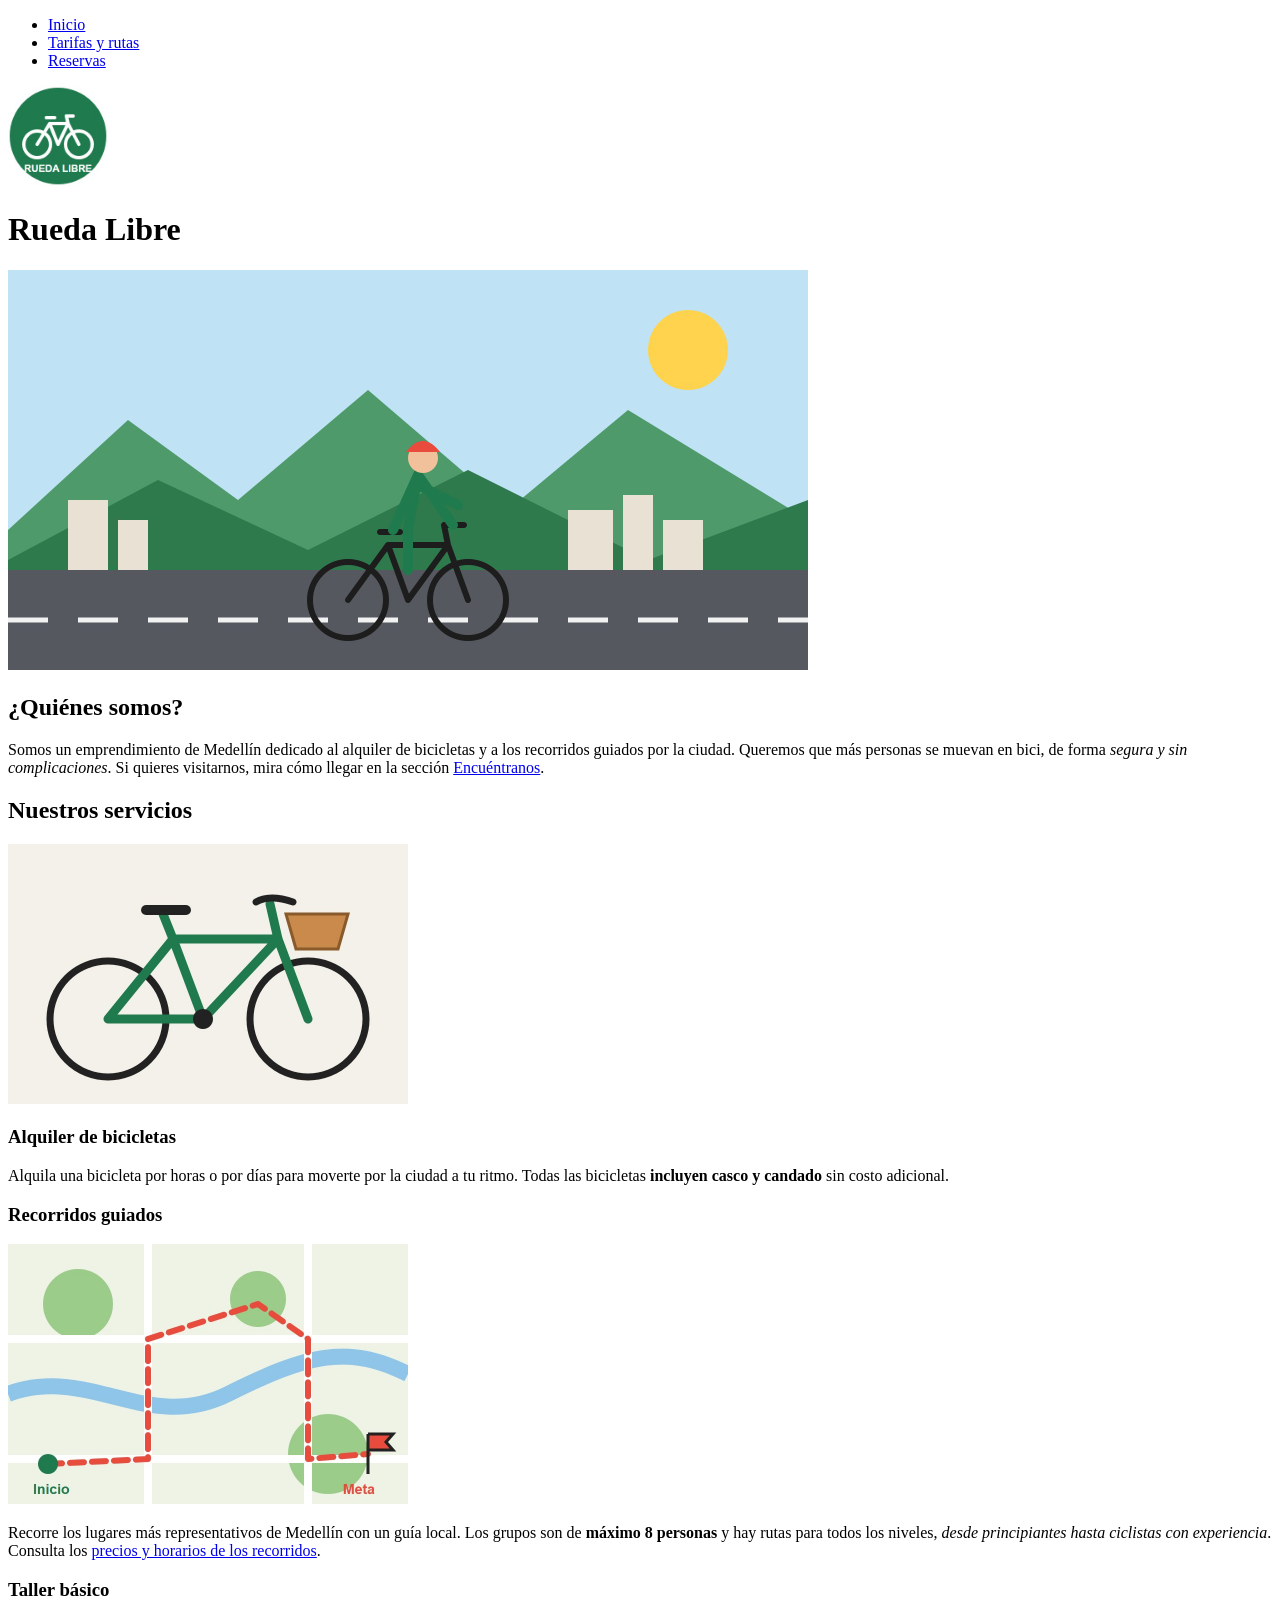
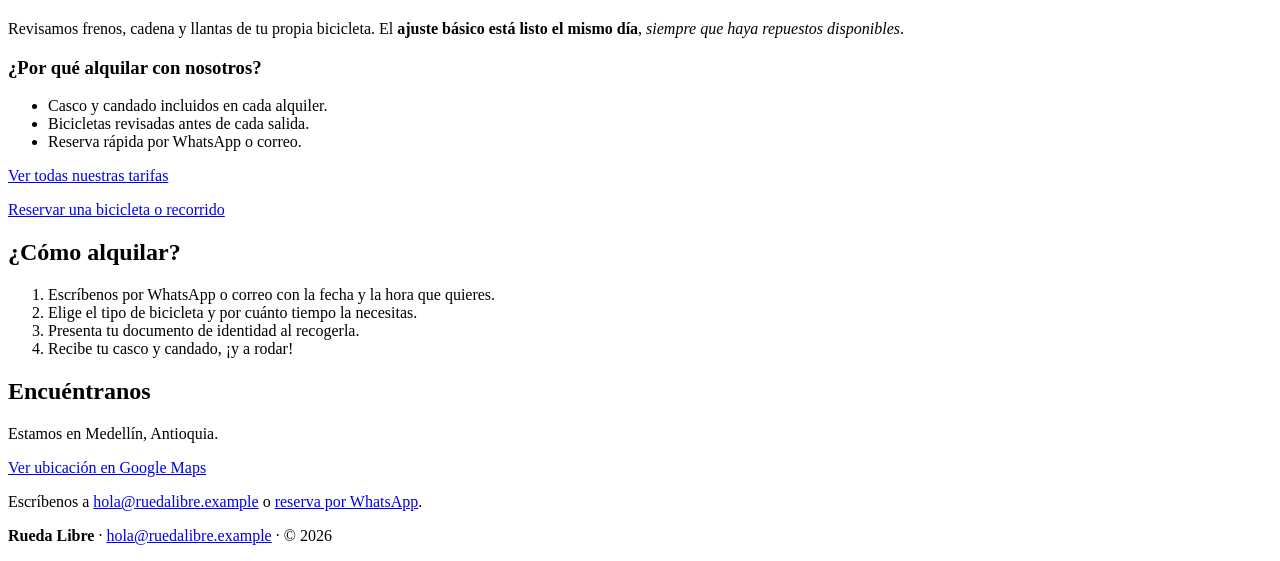
==== Actividad-dia1-Rueda-Libre/index.html @ fa061936 "repositorio para subir todas mis actividades para riwi" ====
<!DOCTYPE html>
<html lang="es">
<head>
  <meta charset="UTF-8">
  <meta name="viewport" content="width=device-width, initial-scale=1.0">
  <meta name="description" content="Rueda Libre: alquiler de bicicletas, recorridos guiados y taller básico en Medellín. Reserva fácil por WhatsApp.">
  <title>Rueda Libre | Alquiler de bicicletas en Medellín</title>
</head>
<body>
  <header>
    <nav aria-label="Navegación principal">
      <ul>
        <li><a href="index.html">Inicio</a></li>
        <li><a href="paginas/tarifas.html">Tarifas y rutas</a></li>
        <li><a href="paginas/reservas.html">Reservas</a></li>
      </ul>
    </nav>
    <img src="img/logo.jpg" alt="Logo de Rueda Libre: una bicicleta blanca dentro de un círculo verde" width="100">
    <h1>Rueda Libre</h1>
    <img src="img/portada.jpg" alt="Ciclista pedaleando por una calle de Medellín con las montañas de fondo" width="800">
  </header>

  <main>
    <section id="quienes-somos">
      <h2>¿Quiénes somos?</h2>
      <p>
        Somos un emprendimiento de Medellín dedicado al alquiler de bicicletas y a los recorridos guiados por la ciudad.
        Queremos que más personas se muevan en bici, de forma <em>segura y sin complicaciones</em>.
        Si quieres visitarnos, mira cómo llegar en la sección <a href="#encuentranos">Encuéntranos</a>.
      </p>
    </section>

    <section id="servicios">
      <h2>Nuestros servicios</h2>
      <img src="img/bicicleta.jpg" alt="Bicicleta urbana verde con canasta, lista para alquilar" width="400">

      <article>
        <h3>Alquiler de bicicletas</h3>
        <p>
          Alquila una bicicleta por horas o por días para moverte por la ciudad a tu ritmo.
          Todas las bicicletas <strong>incluyen casco y candado</strong> sin costo adicional.
        </p>
      </article>

      <article>
        <h3>Recorridos guiados</h3>
        <img src="img/ruta.jpg" alt="Mapa de una ruta en bicicleta que recorre parques y ciclorrutas de Medellín" width="400">
        <p>
          Recorre los lugares más representativos de Medellín con un guía local.
          Los grupos son de <strong>máximo 8 personas</strong> y hay rutas para todos los niveles, <em>desde principiantes hasta ciclistas con experiencia</em>.
          Consulta los <a href="paginas/tarifas.html#recorridos">precios y horarios de los recorridos</a>.
        </p>
      </article>

      <article>
        <h3>Taller básico</h3>
        <p>
          Revisamos frenos, cadena y llantas de tu propia bicicleta.
          El <strong>ajuste básico está listo el mismo día</strong>, <em>siempre que haya repuestos disponibles</em>.
        </p>
      </article>

      <section>
        <h3>¿Por qué alquilar con nosotros?</h3>
        <ul>
          <li>Casco y candado incluidos en cada alquiler.</li>
          <li>Bicicletas revisadas antes de cada salida.</li>
          <li>Reserva rápida por WhatsApp o correo.</li>
        </ul>
      </section>
      <p><a href="paginas/tarifas.html">Ver todas nuestras tarifas</a></p>
      <p><a href="paginas/reservas.html">Reservar una bicicleta o recorrido</a></p>
    </section>

    <section id="como-alquilar">
      <h2>¿Cómo alquilar?</h2>
      <ol>
        <li>Escríbenos por WhatsApp o correo con la fecha y la hora que quieres.</li>
        <li>Elige el tipo de bicicleta y por cuánto tiempo la necesitas.</li>
        <li>Presenta tu documento de identidad al recogerla.</li>
        <li>Recibe tu casco y candado, ¡y a rodar!</li>
      </ol>
    </section>

    <section id="encuentranos">
      <h2>Encuéntranos</h2>
      <p>Estamos en Medellín, Antioquia.</p>
      <p>
        <a href="https://www.google.com/maps/search/?api=1&amp;query=Medell%C3%ADn%2C+Antioquia" target="_blank" rel="noopener">Ver ubicación en Google Maps</a>
      </p>
      <p>
        Escríbenos a <a href="mailto:hola@ruedalibre.example">hola@ruedalibre.example</a>
        o <a href="https://wa.me/570000000000" target="_blank" rel="noopener">reserva por WhatsApp</a>.
      </p>
    </section>
  </main>

  <footer>
    <p>
      <strong>Rueda Libre</strong> ·
      <a href="mailto:hola@ruedalibre.example">hola@ruedalibre.example</a> ·
      &copy; 2026
    </p>
  </footer>
</body>
</html>
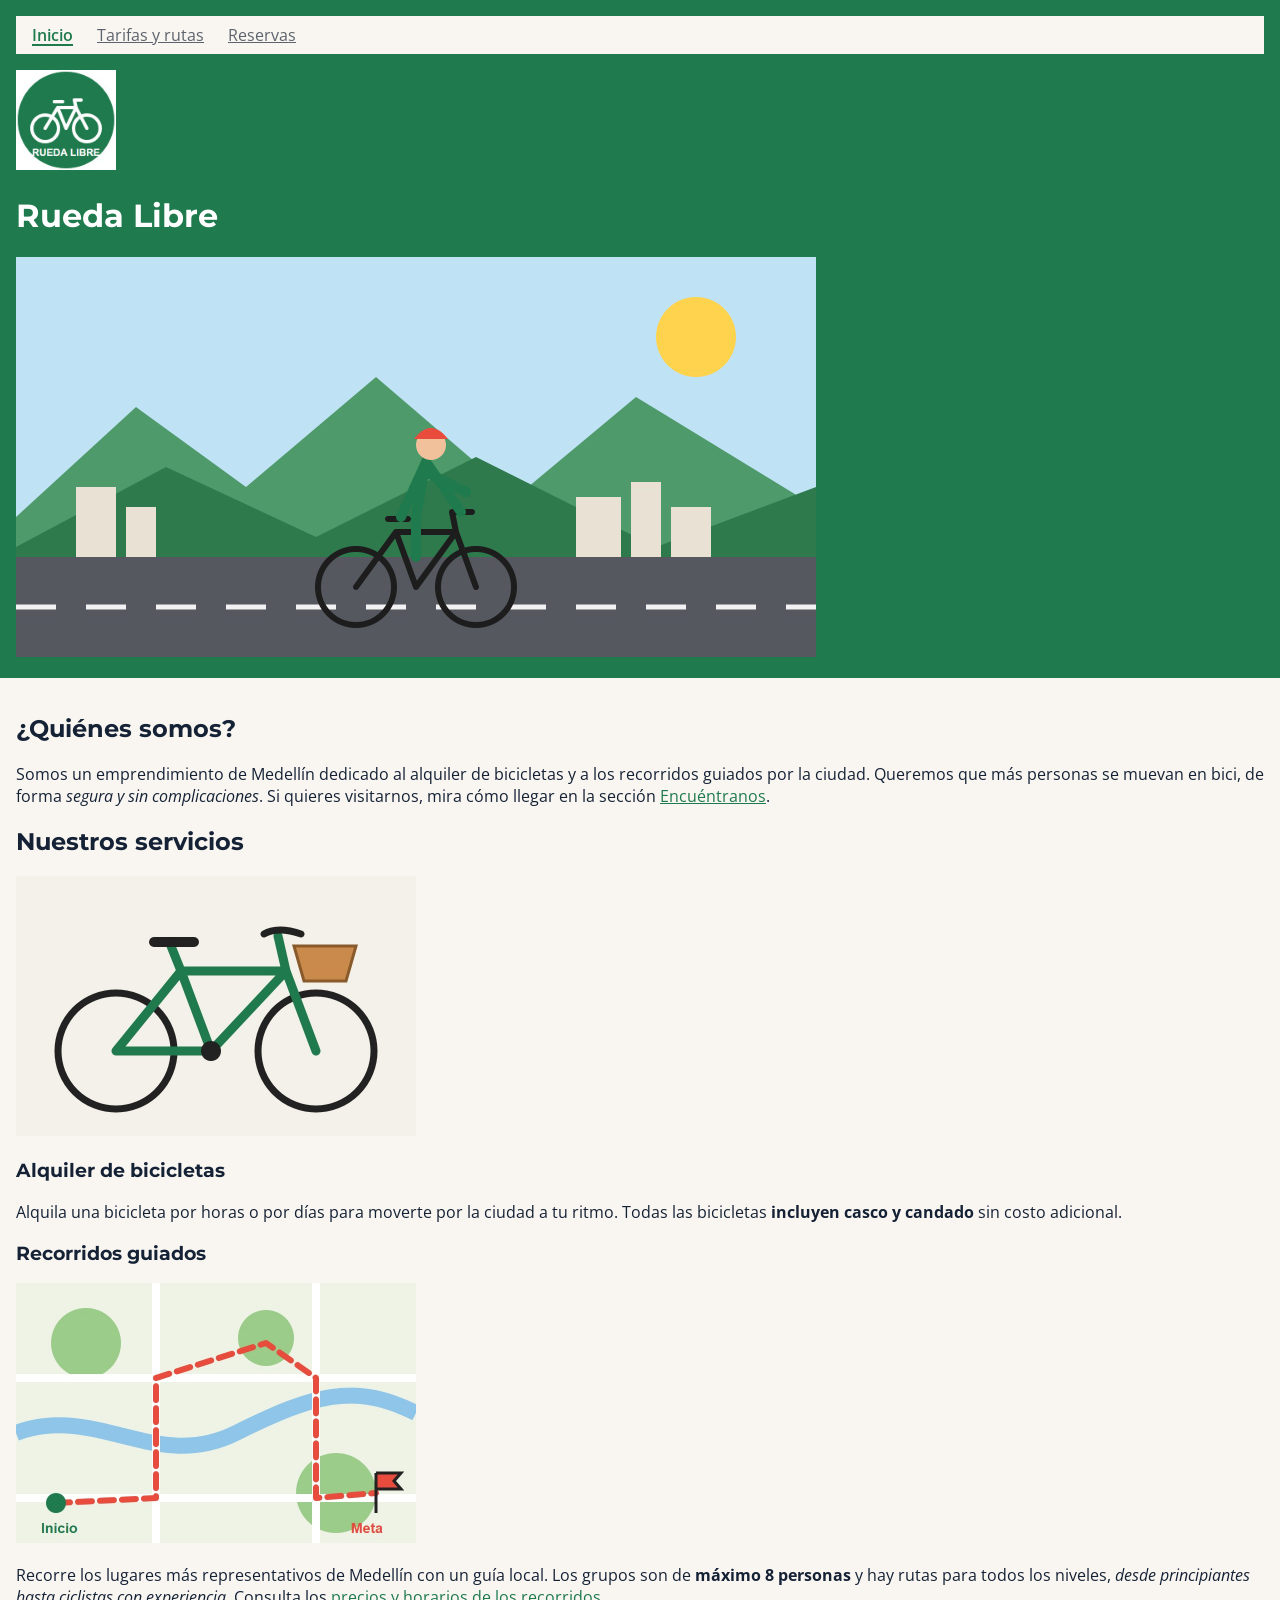
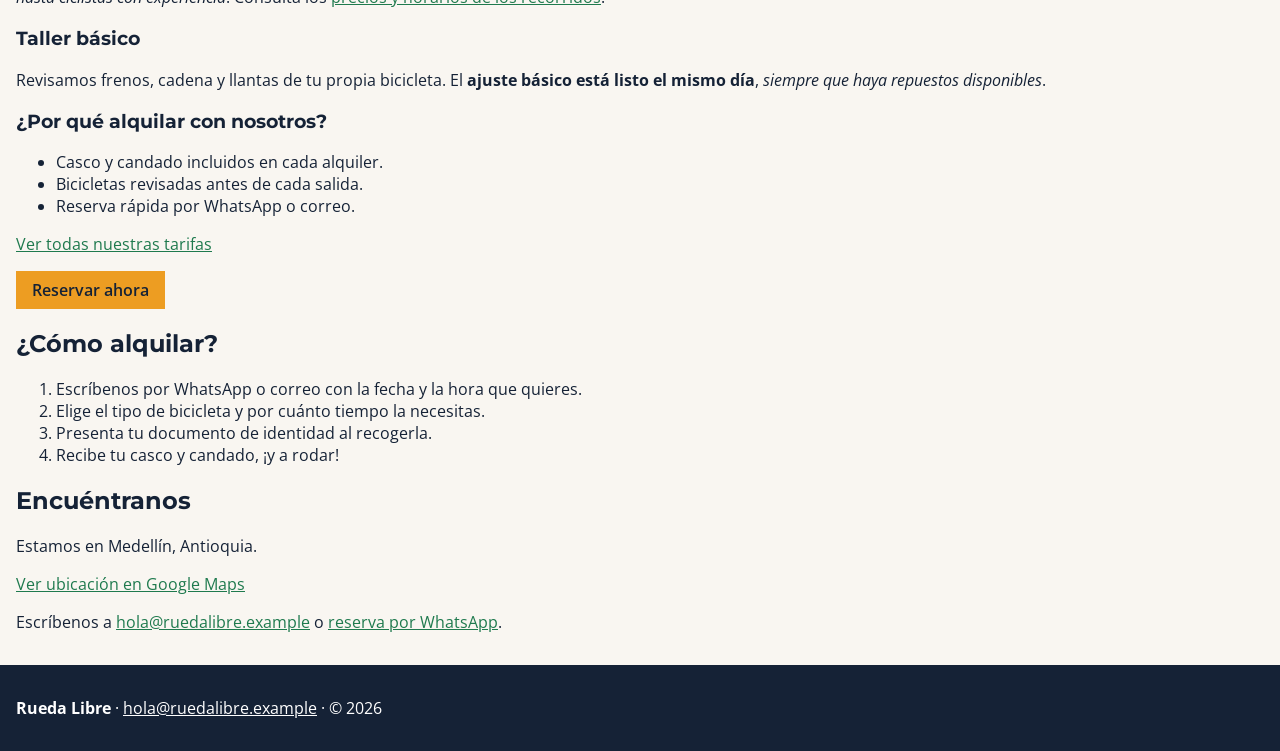
==== commit 709db2eb: "rueda-libre dia 3" ====
--- a/Actividad-dia1-Rueda-Libre/index.html
+++ b/Actividad-dia1-Rueda-Libre/index.html
@@ -5,12 +5,16 @@
   <meta name="viewport" content="width=device-width, initial-scale=1.0">
   <meta name="description" content="Rueda Libre: alquiler de bicicletas, recorridos guiados y taller básico en Medellín. Reserva fácil por WhatsApp.">
   <title>Rueda Libre | Alquiler de bicicletas en Medellín</title>
+  <link rel="preconnect" href="https://fonts.googleapis.com">
+  <link rel="preconnect" href="https://fonts.gstatic.com" crossorigin>
+  <link href="https://fonts.googleapis.com/css2?family=Montserrat:wght@700&family=Open+Sans:wght@400;600&display=swap" rel="stylesheet">
+  <link rel="stylesheet" href="css/styles.css">
 </head>
 <body>
   <header>
     <nav aria-label="Navegación principal">
-      <ul>
-        <li><a href="index.html">Inicio</a></li>
+      <ul id="menu">
+        <li><a href="index.html" class="activo" aria-current="page">Inicio</a></li>
         <li><a href="paginas/tarifas.html">Tarifas y rutas</a></li>
         <li><a href="paginas/reservas.html">Reservas</a></li>
       </ul>
@@ -69,7 +73,7 @@
         </ul>
       </section>
       <p><a href="paginas/tarifas.html">Ver todas nuestras tarifas</a></p>
-      <p><a href="paginas/reservas.html">Reservar una bicicleta o recorrido</a></p>
+      <p><a class="cta" href="paginas/reservas.html">Reservar ahora</a></p>
     </section>
 
     <section id="como-alquilar">
--- a/Actividad-dia1-Rueda-Libre/css/styles.css
+++ b/Actividad-dia1-Rueda-Libre/css/styles.css
@@ -0,0 +1,186 @@
+:root {
+  --color-verde-ruta: #1F7A4E;
+  --color-naranja-pedal: #ED9D22;
+  --color-azul-noche: #152236;
+  --color-gris-asfalto: #5D636D;
+  --color-crema: #F9F6F1;
+  --color-blanco: #FFFFFF;
+
+  --font-heading: 'Montserrat', Arial, sans-serif;
+  --font-body: 'Open Sans', Arial, sans-serif;
+
+  --space-sm: 0.5rem;
+  --space-md: 1rem;
+  --space-lg: 2rem;
+}
+
+body {
+  margin: 0;
+  color: var(--color-azul-noche);
+  background-color: var(--color-crema);
+  font-family: var(--font-body);
+}
+
+h1,
+h2,
+h3 {
+  font-family: var(--font-heading);
+}
+
+header {
+  padding: var(--space-md);
+  color: var(--color-blanco);
+  background-color: var(--color-verde-ruta);
+}
+
+main {
+  padding: var(--space-md);
+}
+
+a {
+  color: var(--color-verde-ruta);
+}
+
+#menu {
+  display: flex;
+  flex-wrap: wrap;
+  gap: var(--space-sm);
+  margin: 0 0 var(--space-md);
+  padding: var(--space-sm);
+  background-color: var(--color-crema);
+  list-style: none;
+}
+
+#menu a {
+  padding: var(--space-sm);
+  color: var(--color-gris-asfalto);
+}
+
+.activo {
+  color: var(--color-verde-ruta);
+  font-weight: 600;
+}
+
+#menu a.activo {
+  color: var(--color-verde-ruta);
+  text-decoration: underline;
+  text-decoration-thickness: 0.15em;
+  text-underline-offset: 0.2em;
+}
+
+#menu a:hover,
+#menu a:focus {
+  color: var(--color-azul-noche);
+  background-color: var(--color-naranja-pedal);
+}
+
+a:hover {
+  color: var(--color-azul-noche);
+}
+
+a:focus,
+button:focus {
+  outline: 3px solid var(--color-azul-noche);
+  outline-offset: 3px;
+}
+
+#menu a:focus {
+  outline: 3px solid var(--color-azul-noche);
+  outline-offset: 3px;
+}
+
+.cta {
+  display: inline-block;
+  padding: var(--space-sm) var(--space-md);
+  color: var(--color-azul-noche);
+  background-color: var(--color-naranja-pedal);
+  font-weight: 600;
+  text-decoration: none;
+}
+
+.cta:hover,
+.cta:focus {
+  color: var(--color-blanco);
+  background-color: var(--color-verde-ruta);
+}
+
+.cta:hover:focus {
+  outline-color: var(--color-blanco);
+  outline-offset: -3px;
+}
+
+header a,
+footer a {
+  color: var(--color-blanco);
+}
+
+footer a:hover {
+  color: var(--color-azul-noche);
+  background-color: var(--color-naranja-pedal);
+  text-decoration: underline;
+}
+
+footer a:focus {
+  color: var(--color-azul-noche);
+  background-color: var(--color-naranja-pedal);
+  outline-color: var(--color-blanco);
+}
+
+th {
+  color: var(--color-blanco);
+  background-color: var(--color-verde-ruta);
+}
+
+aside {
+  color: var(--color-gris-asfalto);
+}
+
+button {
+  padding: var(--space-sm) var(--space-md);
+  color: var(--color-azul-noche);
+  background-color: var(--color-naranja-pedal);
+  font-family: var(--font-body);
+  font-weight: 600;
+}
+
+button:hover {
+  color: var(--color-blanco);
+  background-color: var(--color-verde-ruta);
+}
+
+button:hover:focus {
+  outline-color: var(--color-blanco);
+  outline-offset: -3px;
+}
+
+input,
+select,
+textarea {
+  color: var(--color-azul-noche);
+  background-color: var(--color-blanco);
+  font-family: var(--font-body);
+}
+
+input:hover,
+select:hover,
+textarea:hover {
+  border-color: var(--color-verde-ruta);
+}
+
+input:focus,
+select:focus,
+textarea:focus {
+  outline: 3px solid var(--color-verde-ruta);
+  outline-offset: 2px;
+}
+
+form p:focus-within {
+  outline: 3px solid var(--color-verde-ruta);
+  outline-offset: 2px;
+}
+
+footer {
+  padding: var(--space-md);
+  color: var(--color-blanco);
+  background-color: var(--color-azul-noche);
+}
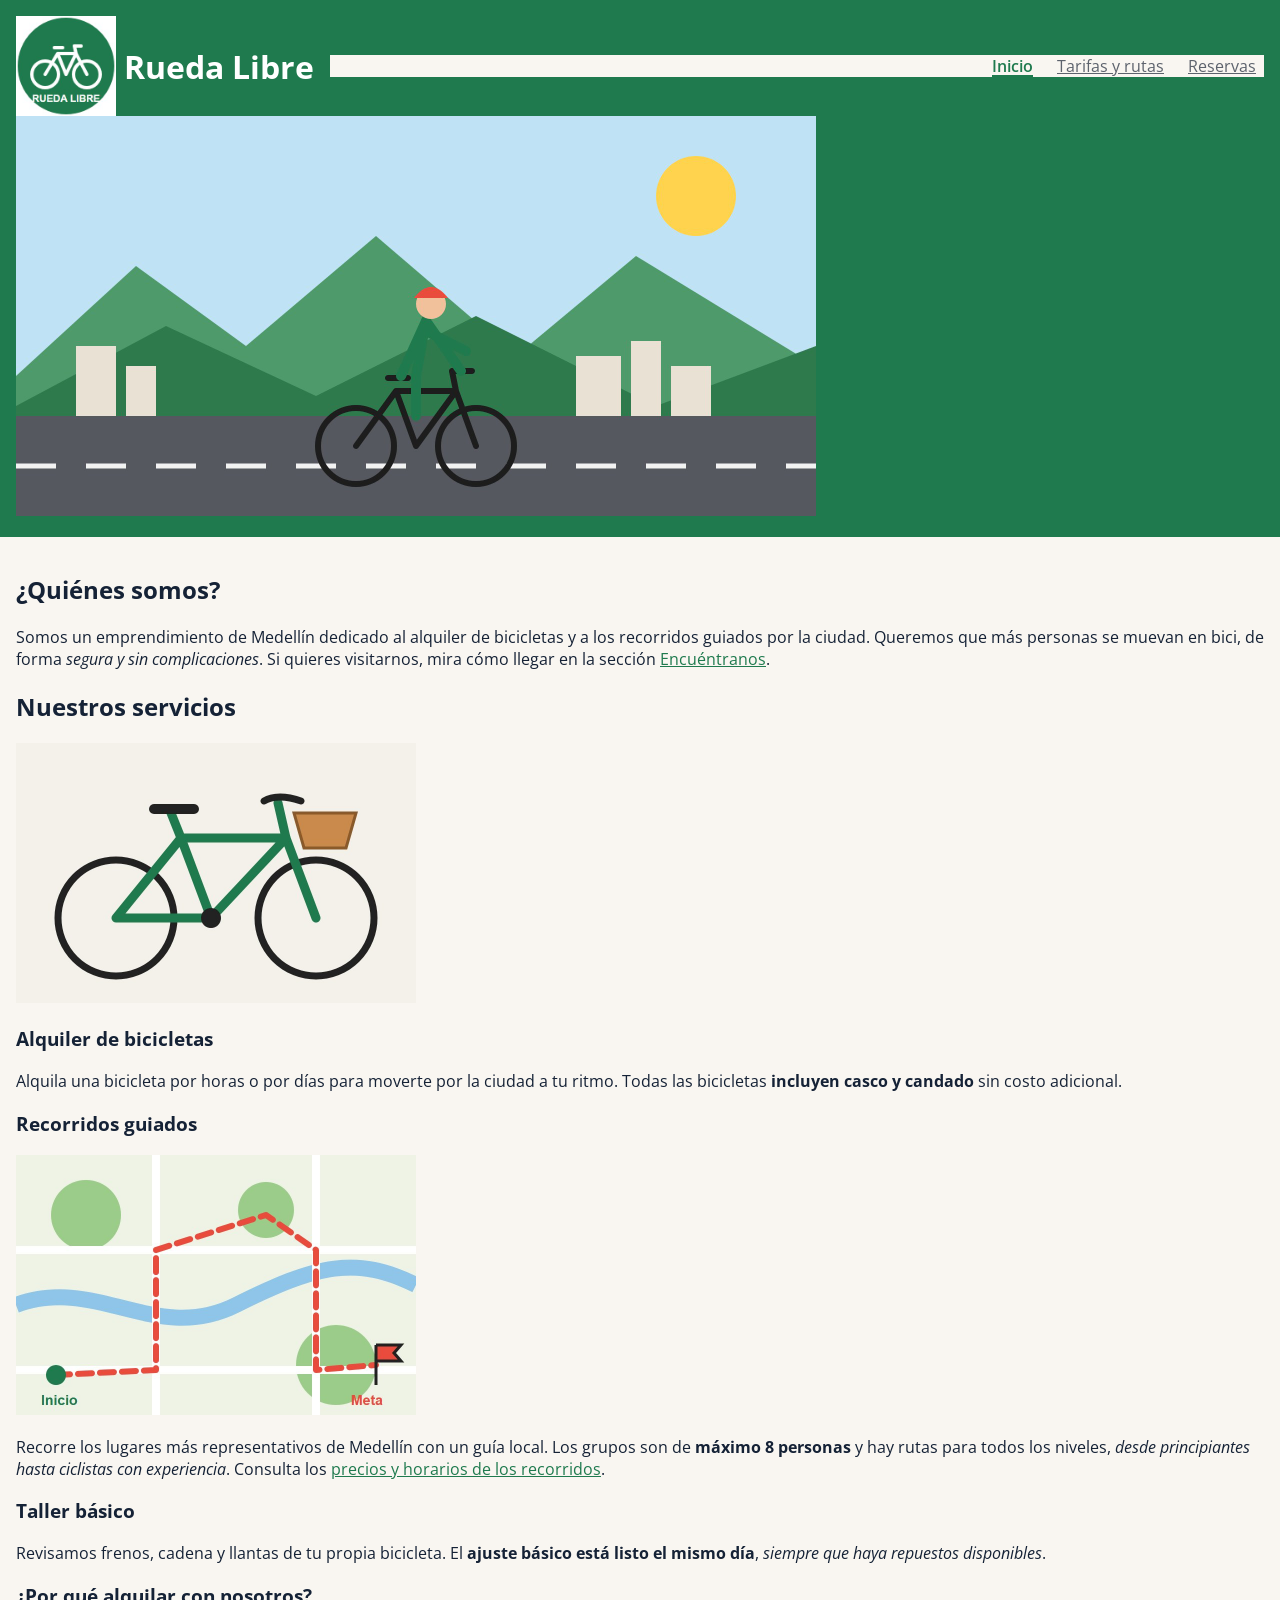
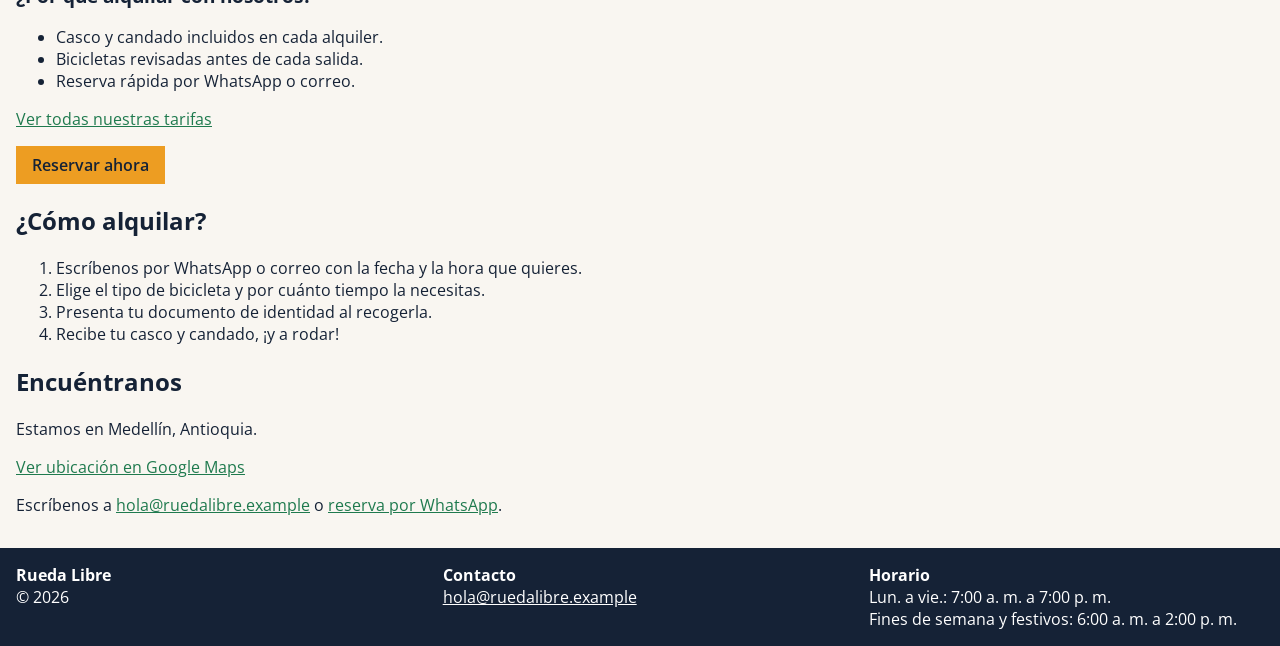
==== commit a0f70837: "css en rueda libre, segunda semana" ====
--- a/Actividad-dia1-Rueda-Libre/index.html
+++ b/Actividad-dia1-Rueda-Libre/index.html
@@ -12,15 +12,19 @@
 </head>
 <body>
   <header>
-    <nav aria-label="Navegación principal">
-      <ul id="menu">
-        <li><a href="index.html" class="activo" aria-current="page">Inicio</a></li>
-        <li><a href="paginas/tarifas.html">Tarifas y rutas</a></li>
-        <li><a href="paginas/reservas.html">Reservas</a></li>
-      </ul>
-    </nav>
-    <img src="img/logo.jpg" alt="Logo de Rueda Libre: una bicicleta blanca dentro de un círculo verde" width="100">
-    <h1>Rueda Libre</h1>
+    <div class="header-layout">
+      <div class="brand">
+        <img src="img/logo.jpg" alt="Logo de Rueda Libre: una bicicleta blanca dentro de un círculo verde" width="100">
+        <h1>Rueda Libre</h1>
+      </div>
+      <nav aria-label="Navegación principal">
+        <ul id="menu">
+          <li><a href="index.html" class="activo" aria-current="page">Inicio</a></li>
+          <li><a href="paginas/tarifas.html">Tarifas y rutas</a></li>
+          <li><a href="paginas/reservas.html">Reservas</a></li>
+        </ul>
+      </nav>
+    </div>
     <img src="img/portada.jpg" alt="Ciclista pedaleando por una calle de Medellín con las montañas de fondo" width="800">
   </header>
 
@@ -100,11 +104,15 @@
   </main>
 
   <footer>
-    <p>
-      <strong>Rueda Libre</strong> ·
-      <a href="mailto:hola@ruedalibre.example">hola@ruedalibre.example</a> ·
-      &copy; 2026
-    </p>
+    <div class="footer-section">
+      <p><strong>Rueda Libre</strong><br>&copy; 2026</p>
+    </div>
+    <div class="footer-section">
+      <p><strong>Contacto</strong><br><a href="mailto:hola@ruedalibre.example">hola@ruedalibre.example</a></p>
+    </div>
+    <div class="footer-section">
+      <p><strong>Horario</strong><br>Lun. a vie.: 7:00 a. m. a 7:00 p. m.<br>Fines de semana y festivos: 6:00 a. m. a 2:00 p. m.</p>
+    </div>
   </footer>
 </body>
 </html>
--- a/Actividad-dia1-Rueda-Libre/css/styles.css
+++ b/Actividad-dia1-Rueda-Libre/css/styles.css
@@ -21,10 +21,13 @@
   font-family: var(--font-body);
 }
 
-h1,
-h2,
-h3 {
-  font-family: var(--font-heading);
+img {
+  max-width: 100%;
+  height: auto;
+}
+
+h1 {
+  display: flex;
 }
 
 header {
@@ -33,6 +36,29 @@
   background-color: var(--color-verde-ruta);
 }
 
+.header-layout {
+  display: flex;
+  flex-wrap: wrap;
+  justify-content: space-between;
+  align-items: center;
+  gap: var(--space-md);
+}
+
+.brand {
+  display: flex;
+  align-items: center;
+  gap: var(--space-sm);
+}
+
+.brand h1 {
+  margin: 0;
+}
+
+header nav {
+  flex: 1 1 20rem;
+  min-width: 0;
+}
+
 main {
   padding: var(--space-md);
 }
@@ -44,9 +70,11 @@
 #menu {
   display: flex;
   flex-wrap: wrap;
+  justify-content: flex-end;
+  align-items: center;
   gap: var(--space-sm);
-  margin: 0 0 var(--space-md);
-  padding: var(--space-sm);
+  margin: 0;
+  padding: 0;
   background-color: var(--color-crema);
   list-style: none;
 }
@@ -180,7 +208,21 @@
 }
 
 footer {
+  display: flex;
+  flex-direction: row;
+  flex-wrap: wrap;
+  justify-content: space-between;
+  align-items: flex-start;
+  gap: var(--space-lg);
   padding: var(--space-md);
   color: var(--color-blanco);
   background-color: var(--color-azul-noche);
 }
+
+.footer-section {
+  flex: 1 1 12rem;
+}
+
+.footer-section p {
+  margin: 0;
+}
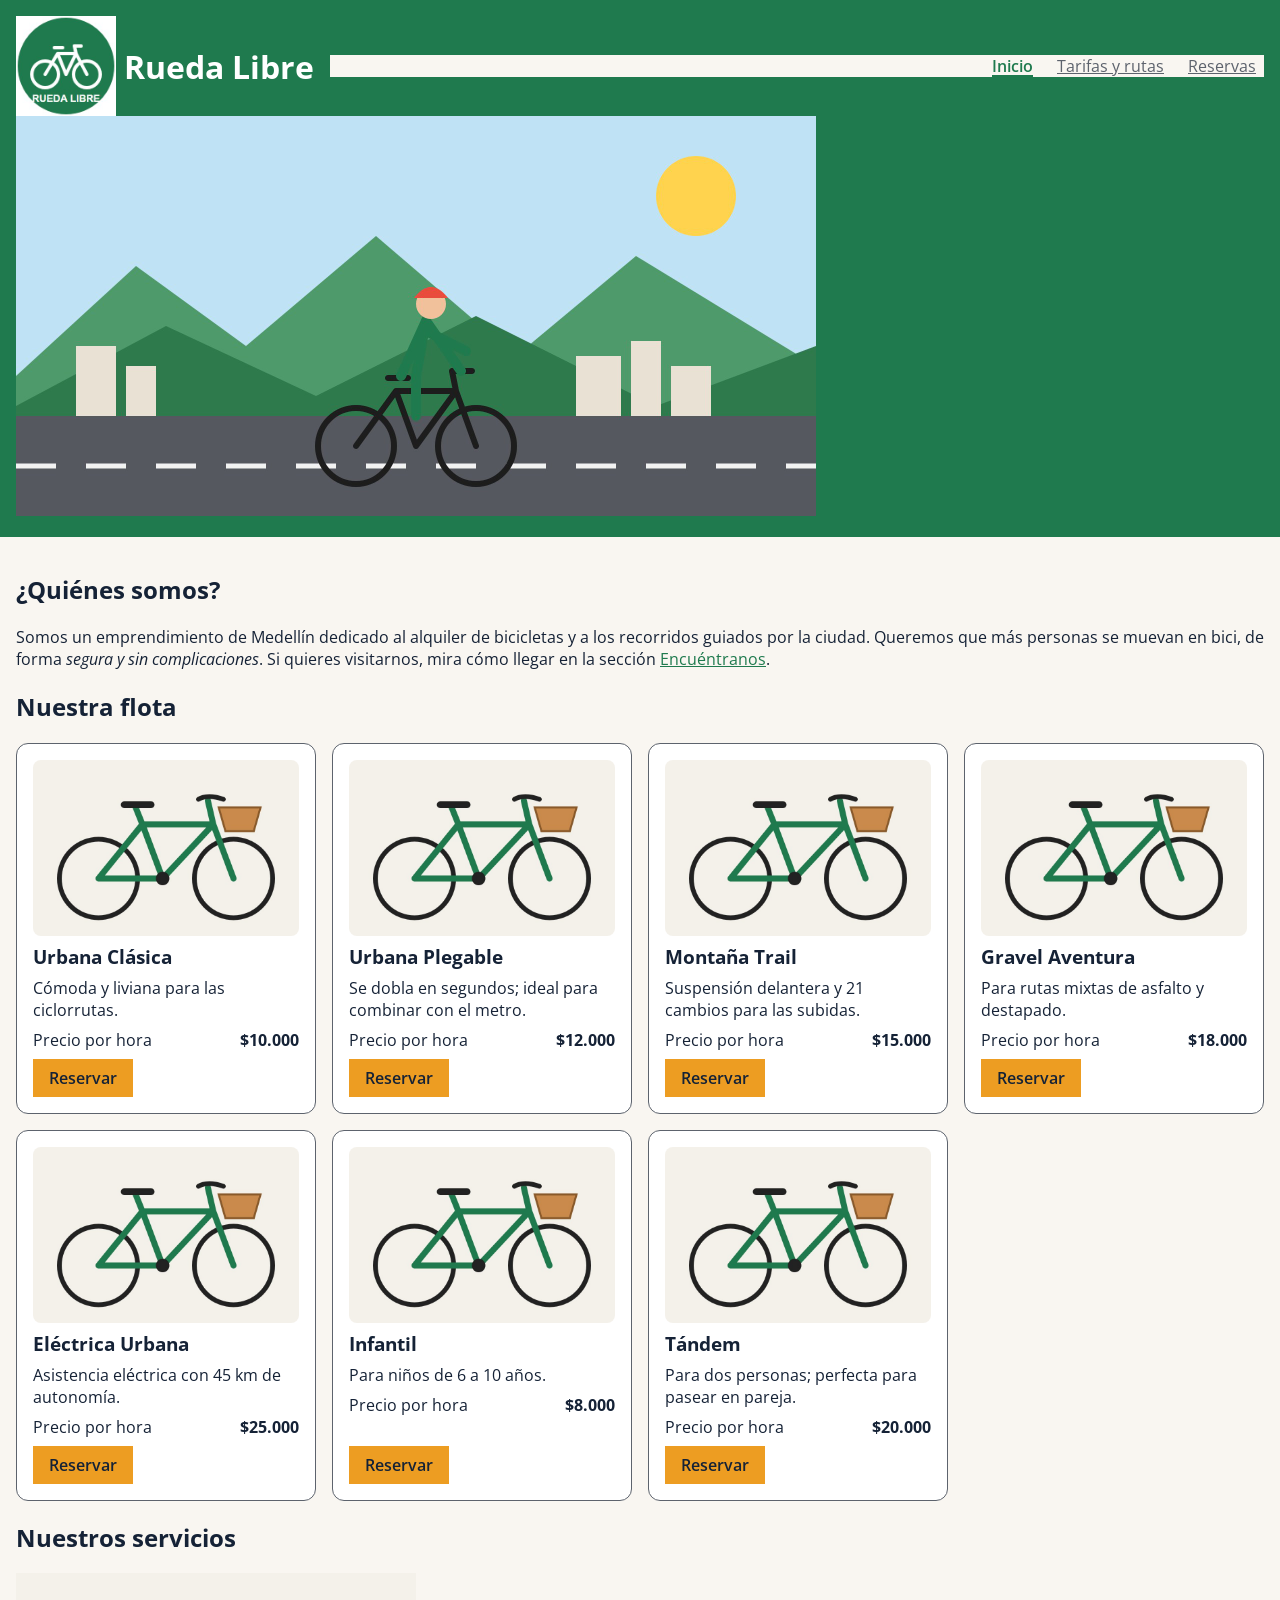
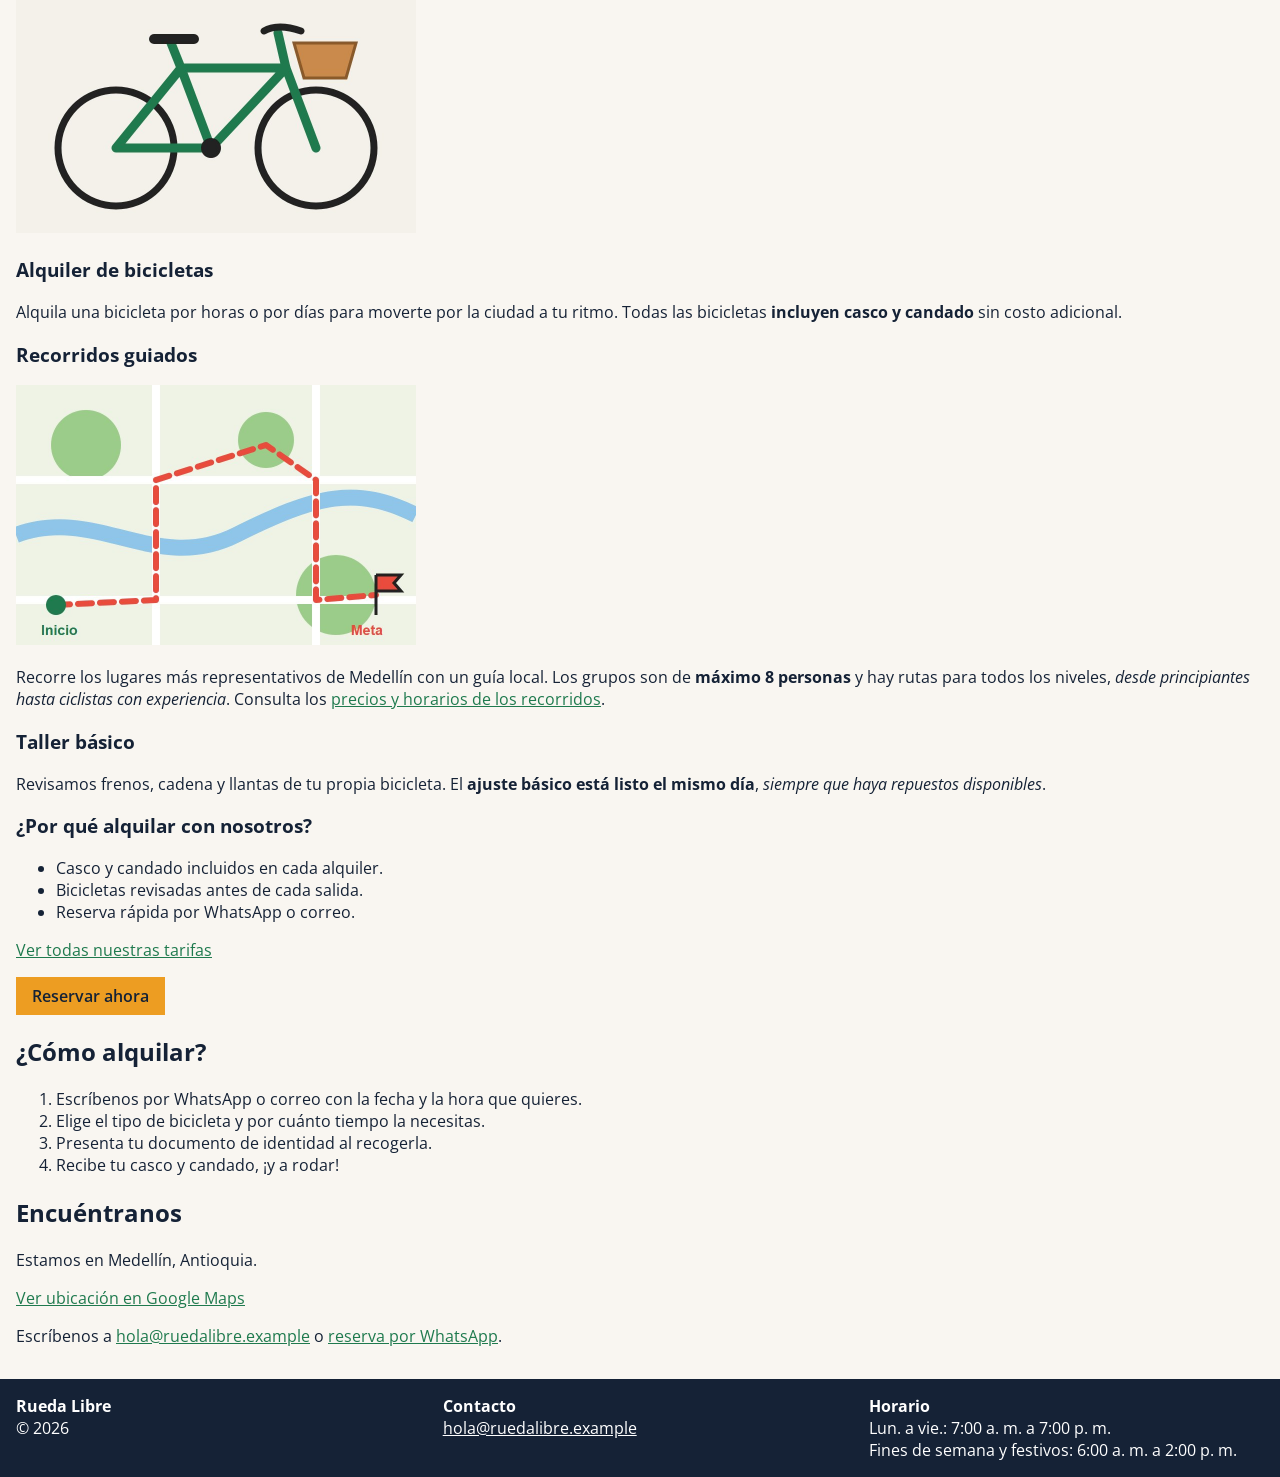
==== commit 7ea970bb: "Seccion Nuestra flota con siete tarjetas en Grid" ====
--- a/Actividad-dia1-Rueda-Libre/index.html
+++ b/Actividad-dia1-Rueda-Libre/index.html
@@ -36,6 +36,61 @@
         Queremos que más personas se muevan en bici, de forma <em>segura y sin complicaciones</em>.
         Si quieres visitarnos, mira cómo llegar en la sección <a href="#encuentranos">Encuéntranos</a>.
       </p>
+    </section>
+
+    <section id="flota">
+      <h2>Nuestra flota</h2>
+      <div class="fleet-grid">
+        <article class="bike-card">
+          <img src="img/bicicleta.jpg" alt="Bicicleta de alquiler de Rueda Libre" width="800" height="520">
+          <h3>Urbana Clásica</h3>
+          <p>Cómoda y liviana para las ciclorrutas.</p>
+          <p class="bike-price"><span>Precio por hora</span><strong>$10.000</strong></p>
+          <a class="cta" href="paginas/reservas.html">Reservar</a>
+        </article>
+        <article class="bike-card">
+          <img src="img/bicicleta.jpg" alt="Bicicleta de alquiler de Rueda Libre" width="800" height="520">
+          <h3>Urbana Plegable</h3>
+          <p>Se dobla en segundos; ideal para combinar con el metro.</p>
+          <p class="bike-price"><span>Precio por hora</span><strong>$12.000</strong></p>
+          <a class="cta" href="paginas/reservas.html">Reservar</a>
+        </article>
+        <article class="bike-card">
+          <img src="img/bicicleta.jpg" alt="Bicicleta de alquiler de Rueda Libre" width="800" height="520">
+          <h3>Montaña Trail</h3>
+          <p>Suspensión delantera y 21 cambios para las subidas.</p>
+          <p class="bike-price"><span>Precio por hora</span><strong>$15.000</strong></p>
+          <a class="cta" href="paginas/reservas.html">Reservar</a>
+        </article>
+        <article class="bike-card">
+          <img src="img/bicicleta.jpg" alt="Bicicleta de alquiler de Rueda Libre" width="800" height="520">
+          <h3>Gravel Aventura</h3>
+          <p>Para rutas mixtas de asfalto y destapado.</p>
+          <p class="bike-price"><span>Precio por hora</span><strong>$18.000</strong></p>
+          <a class="cta" href="paginas/reservas.html">Reservar</a>
+        </article>
+        <article class="bike-card">
+          <img src="img/bicicleta.jpg" alt="Bicicleta de alquiler de Rueda Libre" width="800" height="520">
+          <h3>Eléctrica Urbana</h3>
+          <p>Asistencia eléctrica con 45 km de autonomía.</p>
+          <p class="bike-price"><span>Precio por hora</span><strong>$25.000</strong></p>
+          <a class="cta" href="paginas/reservas.html">Reservar</a>
+        </article>
+        <article class="bike-card">
+          <img src="img/bicicleta.jpg" alt="Bicicleta de alquiler de Rueda Libre" width="800" height="520">
+          <h3>Infantil</h3>
+          <p>Para niños de 6 a 10 años.</p>
+          <p class="bike-price"><span>Precio por hora</span><strong>$8.000</strong></p>
+          <a class="cta" href="paginas/reservas.html">Reservar</a>
+        </article>
+        <article class="bike-card">
+          <img src="img/bicicleta.jpg" alt="Bicicleta de alquiler de Rueda Libre" width="800" height="520">
+          <h3>Tándem</h3>
+          <p>Para dos personas; perfecta para pasear en pareja.</p>
+          <p class="bike-price"><span>Precio por hora</span><strong>$20.000</strong></p>
+          <a class="cta" href="paginas/reservas.html">Reservar</a>
+        </article>
+      </div>
     </section>
 
     <section id="servicios">
--- a/Actividad-dia1-Rueda-Libre/css/styles.css
+++ b/Actividad-dia1-Rueda-Libre/css/styles.css
@@ -63,6 +63,48 @@
   padding: var(--space-md);
 }
 
+#flota .fleet-grid {
+  display: grid;
+  grid-template-columns: repeat(auto-fit, minmax(16rem, 1fr));
+  gap: var(--space-md);
+}
+
+.bike-card {
+  box-sizing: border-box;
+  display: flex;
+  flex-direction: column;
+  justify-content: space-between;
+  gap: var(--space-sm);
+  padding: var(--space-md);
+  border: 1px solid var(--color-gris-asfalto);
+  border-radius: 0.75rem;
+  background-color: var(--color-blanco);
+}
+
+.bike-card img {
+  width: 100%;
+  height: 11rem;
+  border-radius: 0.5rem;
+  object-fit: cover;
+}
+
+.bike-card h3,
+.bike-card p {
+  margin: 0;
+}
+
+.bike-price {
+  display: flex;
+  flex-wrap: wrap;
+  justify-content: space-between;
+  gap: var(--space-sm);
+}
+
+.bike-card .cta {
+  align-self: flex-start;
+  margin-top: auto;
+}
+
 a {
   color: var(--color-verde-ruta);
 }
